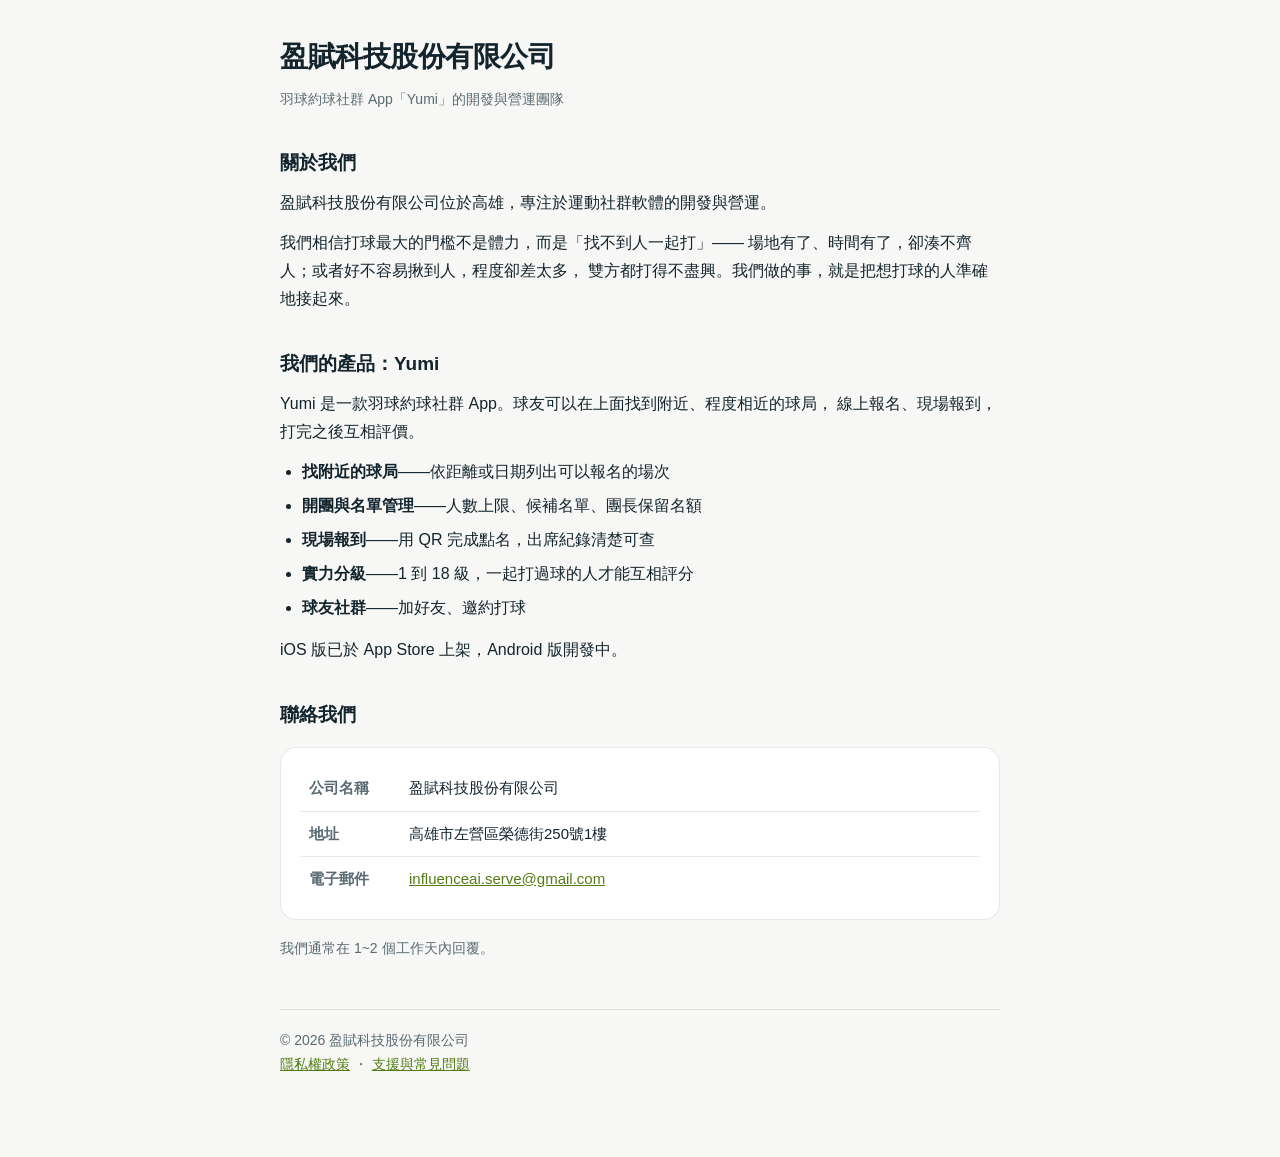
==== index.html @ 3e3ef57d "Add files via upload" ====
<!doctype html>
<html lang="zh-Hant">
<head>
<meta charset="utf-8">
<meta name="viewport" content="width=device-width, initial-scale=1">
<title>盈賦科技股份有限公司</title>
<meta name="description" content="盈賦科技股份有限公司 —— 羽球約球社群 App「Yumi」的開發與營運團隊。">
<!--
  這一頁是公司首頁，Google Play 的組織帳號驗證會看它。

  **樣式刻意寫在這一頁裡面，不連結 style.css。**
  隔壁兩頁（隱私權政策、支援）共用 style.css 是因為它們一起被搬到
  網站上；這一頁如果因為少了一個 CSS 檔就變成裸 HTML，審核員看到的
  就是一個壞掉的公司官網 —— 一個檔案自己站得住，比省幾行重複重要。

  公司名稱與地址**要跟 D-U-N-S 登記的一字不差**（含有沒有空格）。
  要改的話兩邊一起改，不要只改這裡。
-->
<style>
:root{
  --bg:#F7F7F5; --card:#FFF; --ink:#14242D; --soft:#5A6B73;
  --line:rgba(20,36,45,.10); --lime:#527D14;
}
@media (prefers-color-scheme: dark){
  :root{ --bg:#0C1418; --card:#18272E; --ink:#F5F7F2; --soft:#9BAAB2;
         --line:rgba(255,255,255,.12); --lime:#B7F35C; }
}
*{box-sizing:border-box; margin:0; padding:0}
body{
  background:var(--bg); color:var(--ink); line-height:1.75;
  font-family:-apple-system,BlinkMacSystemFont,"PingFang TC","Noto Sans TC",
              "Microsoft JhengHei",sans-serif;
  padding:32px 20px 80px;
}
main{max-width:720px; margin:0 auto}
h1{font-size:28px; letter-spacing:-.5px; margin-bottom:6px}
.updated{color:var(--soft); font-size:14px; margin-bottom:28px}
h2{font-size:19px; margin:34px 0 10px}
p,li{font-size:16px; color:var(--ink)}
p{margin-bottom:12px}
ul{margin:0 0 14px 22px}
li{margin-bottom:6px}
a{color:var(--lime)}
.card{background:var(--card); border:1px solid var(--line); border-radius:16px;
      padding:18px 20px; margin:16px 0}
.soft{color:var(--soft); font-size:14px}
table{width:100%; border-collapse:collapse; margin:0; font-size:15px}
th,td{text-align:left; padding:9px 8px; border-bottom:1px solid var(--line);
      vertical-align:top}
th{color:var(--soft); font-weight:600; white-space:nowrap; width:100px}
tr:last-child th,tr:last-child td{border-bottom:0}

/* 手機上兩欄表格會被壓成「一個字一行」—— 那不是排版難看，是根本讀不了。
   窄螢幕就改成上下堆疊：標題一行、說明一行。 */
@media (max-width:620px){
  table,tbody,tr,th,td{display:block; width:100%}
  tr{border-bottom:1px solid var(--line); padding:10px 0}
  tr:last-child{border-bottom:0; padding-bottom:0}
  th,td{border:0; padding:0}
  th{color:var(--ink); font-weight:700; margin-bottom:4px; width:auto}
  td{color:var(--soft)}
}
footer{margin-top:48px; padding-top:18px; border-top:1px solid var(--line);
       color:var(--soft); font-size:14px}
</style>
</head>
<body>
<main>

<h1>盈賦科技股份有限公司</h1>
<p class="updated">羽球約球社群 App「Yumi」的開發與營運團隊</p>

<h2>關於我們</h2>
<p>盈賦科技股份有限公司位於高雄，專注於運動社群軟體的開發與營運。</p>
<p>我們相信打球最大的門檻不是體力，而是「找不到人一起打」——
場地有了、時間有了，卻湊不齊人；或者好不容易揪到人，程度卻差太多，
雙方都打得不盡興。我們做的事，就是把想打球的人準確地接起來。</p>

<h2>我們的產品：Yumi</h2>
<p>Yumi 是一款羽球約球社群 App。球友可以在上面找到附近、程度相近的球局，
線上報名、現場報到，打完之後互相評價。</p>
<ul>
<li><strong>找附近的球局</strong>——依距離或日期列出可以報名的場次</li>
<li><strong>開團與名單管理</strong>——人數上限、候補名單、團長保留名額</li>
<li><strong>現場報到</strong>——用 QR 完成點名，出席紀錄清楚可查</li>
<li><strong>實力分級</strong>——1 到 18 級，一起打過球的人才能互相評分</li>
<li><strong>球友社群</strong>——加好友、邀約打球</li>
</ul>
<p>iOS 版已於 App Store 上架，Android 版開發中。</p>

<h2>聯絡我們</h2>
<div class="card">
<table>
<tr><th>公司名稱</th><td>盈賦科技股份有限公司</td></tr>
<tr><th>地址</th><td>高雄市左營區榮德街250號1樓</td></tr>
<tr><th>電子郵件</th><td><a href="mailto:influenceai.serve@gmail.com">influenceai.serve@gmail.com</a></td></tr>
</table>
</div>
<p class="soft">我們通常在 1~2 個工作天內回覆。</p>

<footer>
© 2026 盈賦科技股份有限公司<br>
<a href="privacy.html">隱私權政策</a> ・ <a href="support.html">支援與常見問題</a>
</footer>

</main>
</body>
</html>
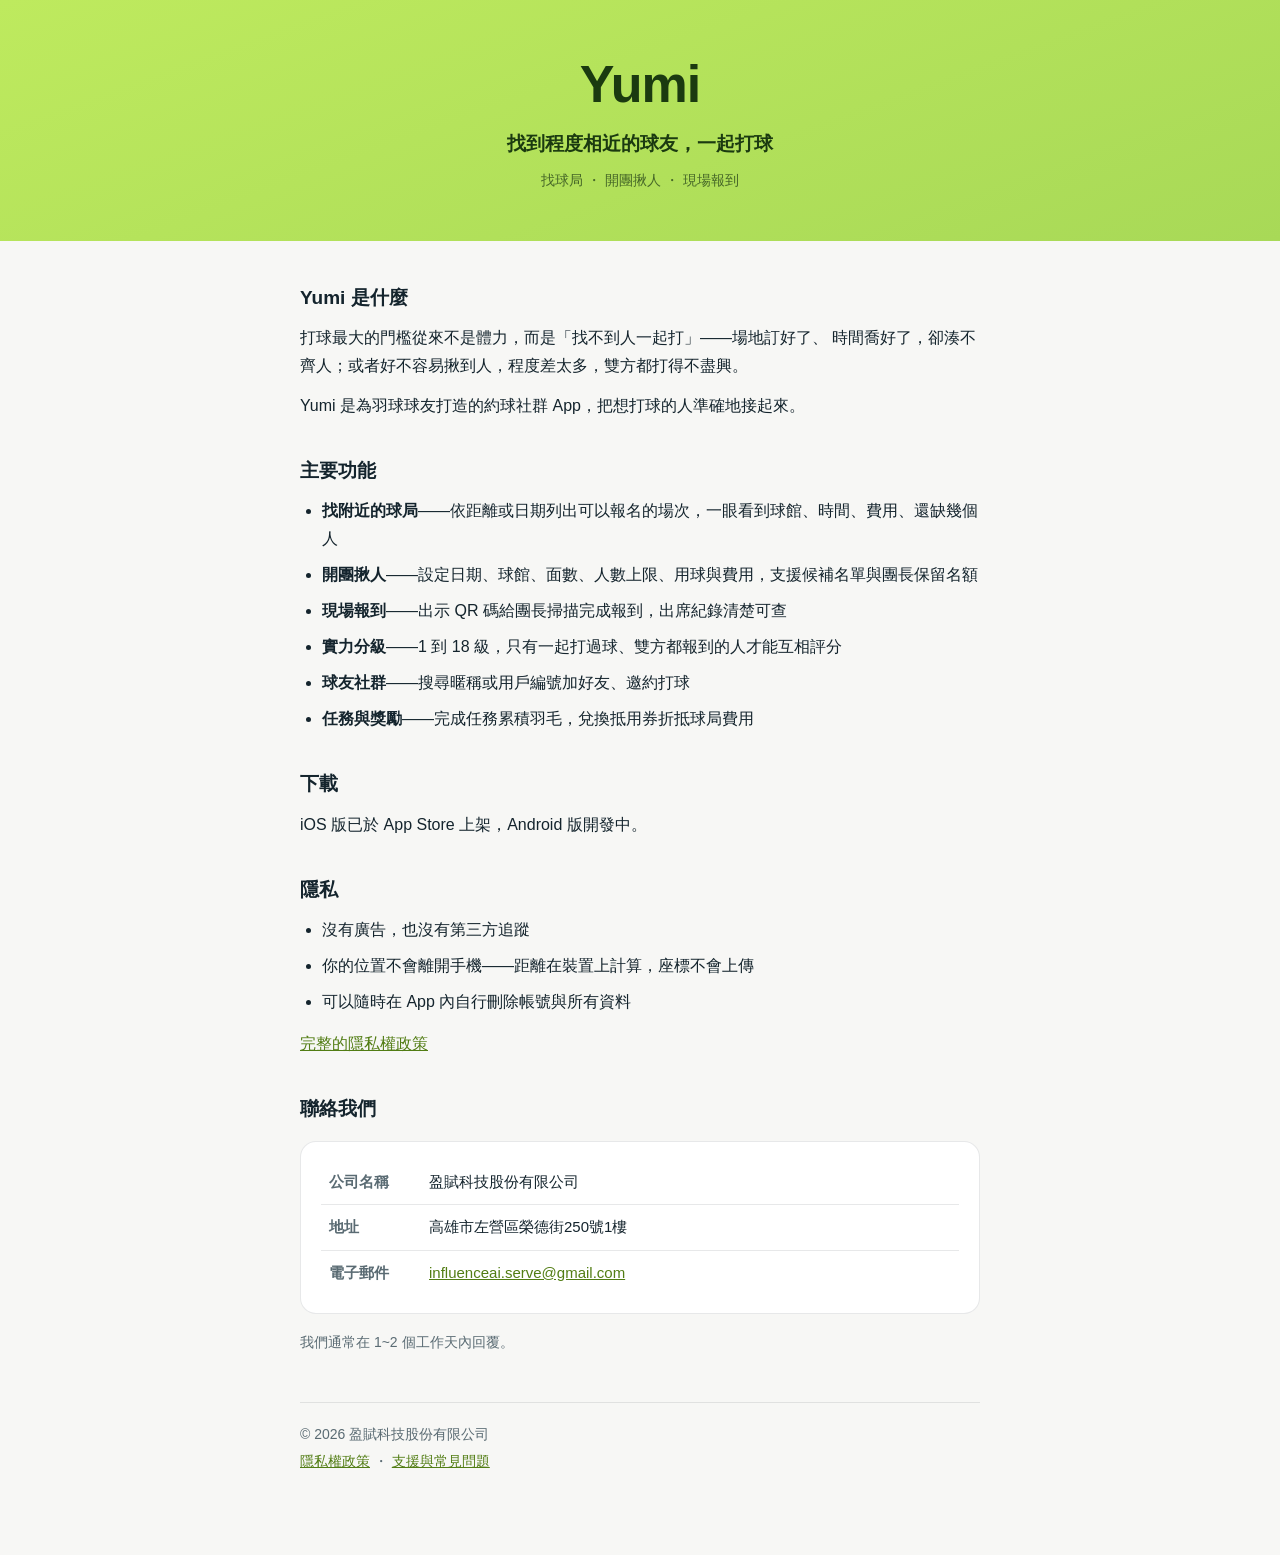
==== commit 8cb1c4fe: "Add files via upload" ====
--- a/index.html
+++ b/index.html
@@ -3,23 +3,26 @@
 <head>
 <meta charset="utf-8">
 <meta name="viewport" content="width=device-width, initial-scale=1">
-<title>盈賦科技股份有限公司</title>
-<meta name="description" content="盈賦科技股份有限公司 —— 羽球約球社群 App「Yumi」的開發與營運團隊。">
+<title>Yumi — 羽球約球社群</title>
+<meta name="description" content="Yumi 是一款羽球約球社群 App：找附近的球局、開團揪人、線上報名與現場報到。盈賦科技股份有限公司出品。">
 <!--
-  這一頁是公司首頁，Google Play 的組織帳號驗證會看它。
+  這一頁是 **Yumi 的產品頁**，掛在 yumi.influenceai.tw。
+  公司官網是 influenceai.tw（InfluenceAI 那個產品），兩邊各司其職 ——
+  所以這裡主打 App 本身，公司資訊放頁尾（Google Play 的組織驗證
+  仍然看得到公司全名、地址與聯絡方式）。
 
   **樣式刻意寫在這一頁裡面，不連結 style.css。**
-  隔壁兩頁（隱私權政策、支援）共用 style.css 是因為它們一起被搬到
-  網站上；這一頁如果因為少了一個 CSS 檔就變成裸 HTML，審核員看到的
-  就是一個壞掉的公司官網 —— 一個檔案自己站得住，比省幾行重複重要。
+  隔壁兩頁（隱私權政策、支援）共用 style.css；這一頁如果因為少了
+  一個 CSS 檔就變成裸 HTML，審核員與使用者看到的就是一個壞掉的
+  網站 —— 一個檔案自己站得住，比省幾行重複重要。
 
-  公司名稱與地址**要跟 D-U-N-S 登記的一字不差**（含有沒有空格）。
-  要改的話兩邊一起改，不要只改這裡。
+  公司名稱與地址**要跟 D-U-N-S 登記的一字不差**。要改的話，
+  Play Console 與這裡一起改，不要只改一邊。
 -->
 <style>
 :root{
   --bg:#F7F7F5; --card:#FFF; --ink:#14242D; --soft:#5A6B73;
-  --line:rgba(20,36,45,.10); --lime:#527D14;
+  --line:rgba(20,36,45,.10); --lime:#527D14; --limebg:#BEEA5E;
 }
 @media (prefers-color-scheme: dark){
   :root{ --bg:#0C1418; --card:#18272E; --ink:#F5F7F2; --soft:#9BAAB2;
@@ -30,16 +33,26 @@
   background:var(--bg); color:var(--ink); line-height:1.75;
   font-family:-apple-system,BlinkMacSystemFont,"PingFang TC","Noto Sans TC",
               "Microsoft JhengHei",sans-serif;
-  padding:32px 20px 80px;
 }
-main{max-width:720px; margin:0 auto}
-h1{font-size:28px; letter-spacing:-.5px; margin-bottom:6px}
-.updated{color:var(--soft); font-size:14px; margin-bottom:28px}
+main{max-width:720px; margin:0 auto; padding:0 20px 80px}
+
+/* 頁首那條螢光綠 —— App 的主色，一眼認得出是同一個品牌 */
+.hero{
+  background:linear-gradient(160deg,#BEEA5E 0%,#A8D957 100%);
+  padding:56px 20px 48px; text-align:center; margin-bottom:40px;
+}
+.hero .name{
+  font-size:52px; font-weight:800; letter-spacing:-1px; color:#1B3A10;
+  line-height:1.1;
+}
+.hero .tag{ margin-top:14px; font-size:19px; font-weight:700; color:#1B3A10 }
+.hero .sub{ margin-top:8px; font-size:14px; color:#2C4A1C; opacity:.8 }
+
 h2{font-size:19px; margin:34px 0 10px}
 p,li{font-size:16px; color:var(--ink)}
 p{margin-bottom:12px}
 ul{margin:0 0 14px 22px}
-li{margin-bottom:6px}
+li{margin-bottom:8px}
 a{color:var(--lime)}
 .card{background:var(--card); border:1px solid var(--line); border-radius:16px;
       padding:18px 20px; margin:16px 0}
@@ -53,6 +66,7 @@
 /* 手機上兩欄表格會被壓成「一個字一行」—— 那不是排版難看，是根本讀不了。
    窄螢幕就改成上下堆疊：標題一行、說明一行。 */
 @media (max-width:620px){
+  .hero .name{font-size:42px}
   table,tbody,tr,th,td{display:block; width:100%}
   tr{border-bottom:1px solid var(--line); padding:10px 0}
   tr:last-child{border-bottom:0; padding-bottom:0}
@@ -61,32 +75,44 @@
   td{color:var(--soft)}
 }
 footer{margin-top:48px; padding-top:18px; border-top:1px solid var(--line);
-       color:var(--soft); font-size:14px}
+       color:var(--soft); font-size:14px; line-height:1.9}
 </style>
 </head>
 <body>
+
+<div class="hero">
+  <div class="name">Yumi</div>
+  <div class="tag">找到程度相近的球友，一起打球</div>
+  <div class="sub">找球局 ・ 開團揪人 ・ 現場報到</div>
+</div>
+
 <main>
 
-<h1>盈賦科技股份有限公司</h1>
-<p class="updated">羽球約球社群 App「Yumi」的開發與營運團隊</p>
+<h2>Yumi 是什麼</h2>
+<p>打球最大的門檻從來不是體力，而是「找不到人一起打」——場地訂好了、
+時間喬好了，卻湊不齊人；或者好不容易揪到人，程度差太多，雙方都打得不盡興。</p>
+<p>Yumi 是為羽球球友打造的約球社群 App，把想打球的人準確地接起來。</p>
 
-<h2>關於我們</h2>
-<p>盈賦科技股份有限公司位於高雄，專注於運動社群軟體的開發與營運。</p>
-<p>我們相信打球最大的門檻不是體力，而是「找不到人一起打」——
-場地有了、時間有了，卻湊不齊人；或者好不容易揪到人，程度卻差太多，
-雙方都打得不盡興。我們做的事，就是把想打球的人準確地接起來。</p>
+<h2>主要功能</h2>
+<ul>
+<li><strong>找附近的球局</strong>——依距離或日期列出可以報名的場次，一眼看到球館、時間、費用、還缺幾個人</li>
+<li><strong>開團揪人</strong>——設定日期、球館、面數、人數上限、用球與費用，支援候補名單與團長保留名額</li>
+<li><strong>現場報到</strong>——出示 QR 碼給團長掃描完成報到，出席紀錄清楚可查</li>
+<li><strong>實力分級</strong>——1 到 18 級，只有一起打過球、雙方都報到的人才能互相評分</li>
+<li><strong>球友社群</strong>——搜尋暱稱或用戶編號加好友、邀約打球</li>
+<li><strong>任務與獎勵</strong>——完成任務累積羽毛，兌換抵用券折抵球局費用</li>
+</ul>
 
-<h2>我們的產品：Yumi</h2>
-<p>Yumi 是一款羽球約球社群 App。球友可以在上面找到附近、程度相近的球局，
-線上報名、現場報到，打完之後互相評價。</p>
+<h2>下載</h2>
+<p>iOS 版已於 App Store 上架，Android 版開發中。</p>
+
+<h2>隱私</h2>
 <ul>
-<li><strong>找附近的球局</strong>——依距離或日期列出可以報名的場次</li>
-<li><strong>開團與名單管理</strong>——人數上限、候補名單、團長保留名額</li>
-<li><strong>現場報到</strong>——用 QR 完成點名，出席紀錄清楚可查</li>
-<li><strong>實力分級</strong>——1 到 18 級，一起打過球的人才能互相評分</li>
-<li><strong>球友社群</strong>——加好友、邀約打球</li>
+<li>沒有廣告，也沒有第三方追蹤</li>
+<li>你的位置不會離開手機——距離在裝置上計算，座標不會上傳</li>
+<li>可以隨時在 App 內自行刪除帳號與所有資料</li>
 </ul>
-<p>iOS 版已於 App Store 上架，Android 版開發中。</p>
+<p><a href="privacy.html">完整的隱私權政策</a></p>
 
 <h2>聯絡我們</h2>
 <div class="card">
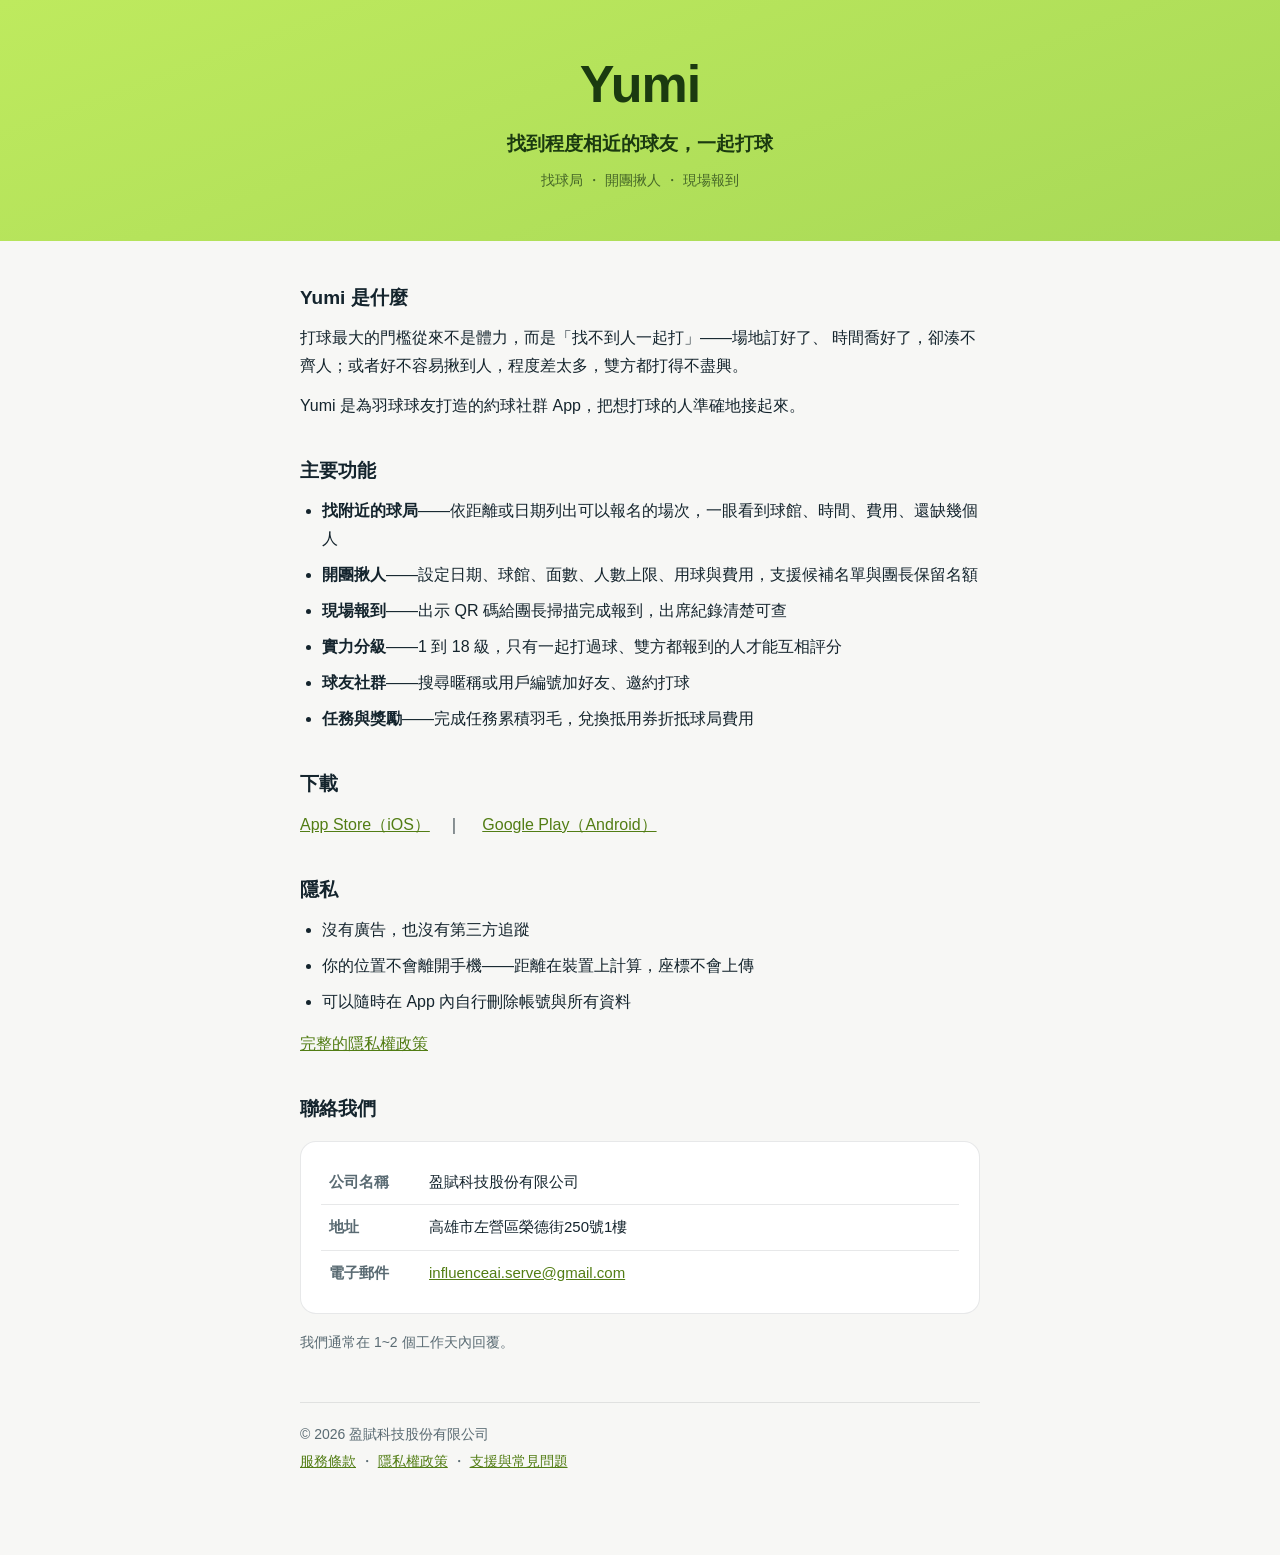
==== commit 50e9abd8: "Add files via upload" ====
--- a/index.html
+++ b/index.html
@@ -104,7 +104,10 @@
 </ul>
 
 <h2>下載</h2>
-<p>iOS 版已於 App Store 上架，Android 版開發中。</p>
+<p>
+<a href="https://apps.apple.com/tw/app/yumi-badminton/id6799363645">App Store（iOS）</a>　｜　
+<a href="https://play.google.com/store/apps/details?id=com.jostephen.yumi">Google Play（Android）</a>
+</p>
 
 <h2>隱私</h2>
 <ul>
@@ -126,7 +129,7 @@
 
 <footer>
 © 2026 盈賦科技股份有限公司<br>
-<a href="privacy.html">隱私權政策</a> ・ <a href="support.html">支援與常見問題</a>
+<a href="terms.html">服務條款</a> ・ <a href="privacy.html">隱私權政策</a> ・ <a href="support.html">支援與常見問題</a>
 </footer>
 
 </main>
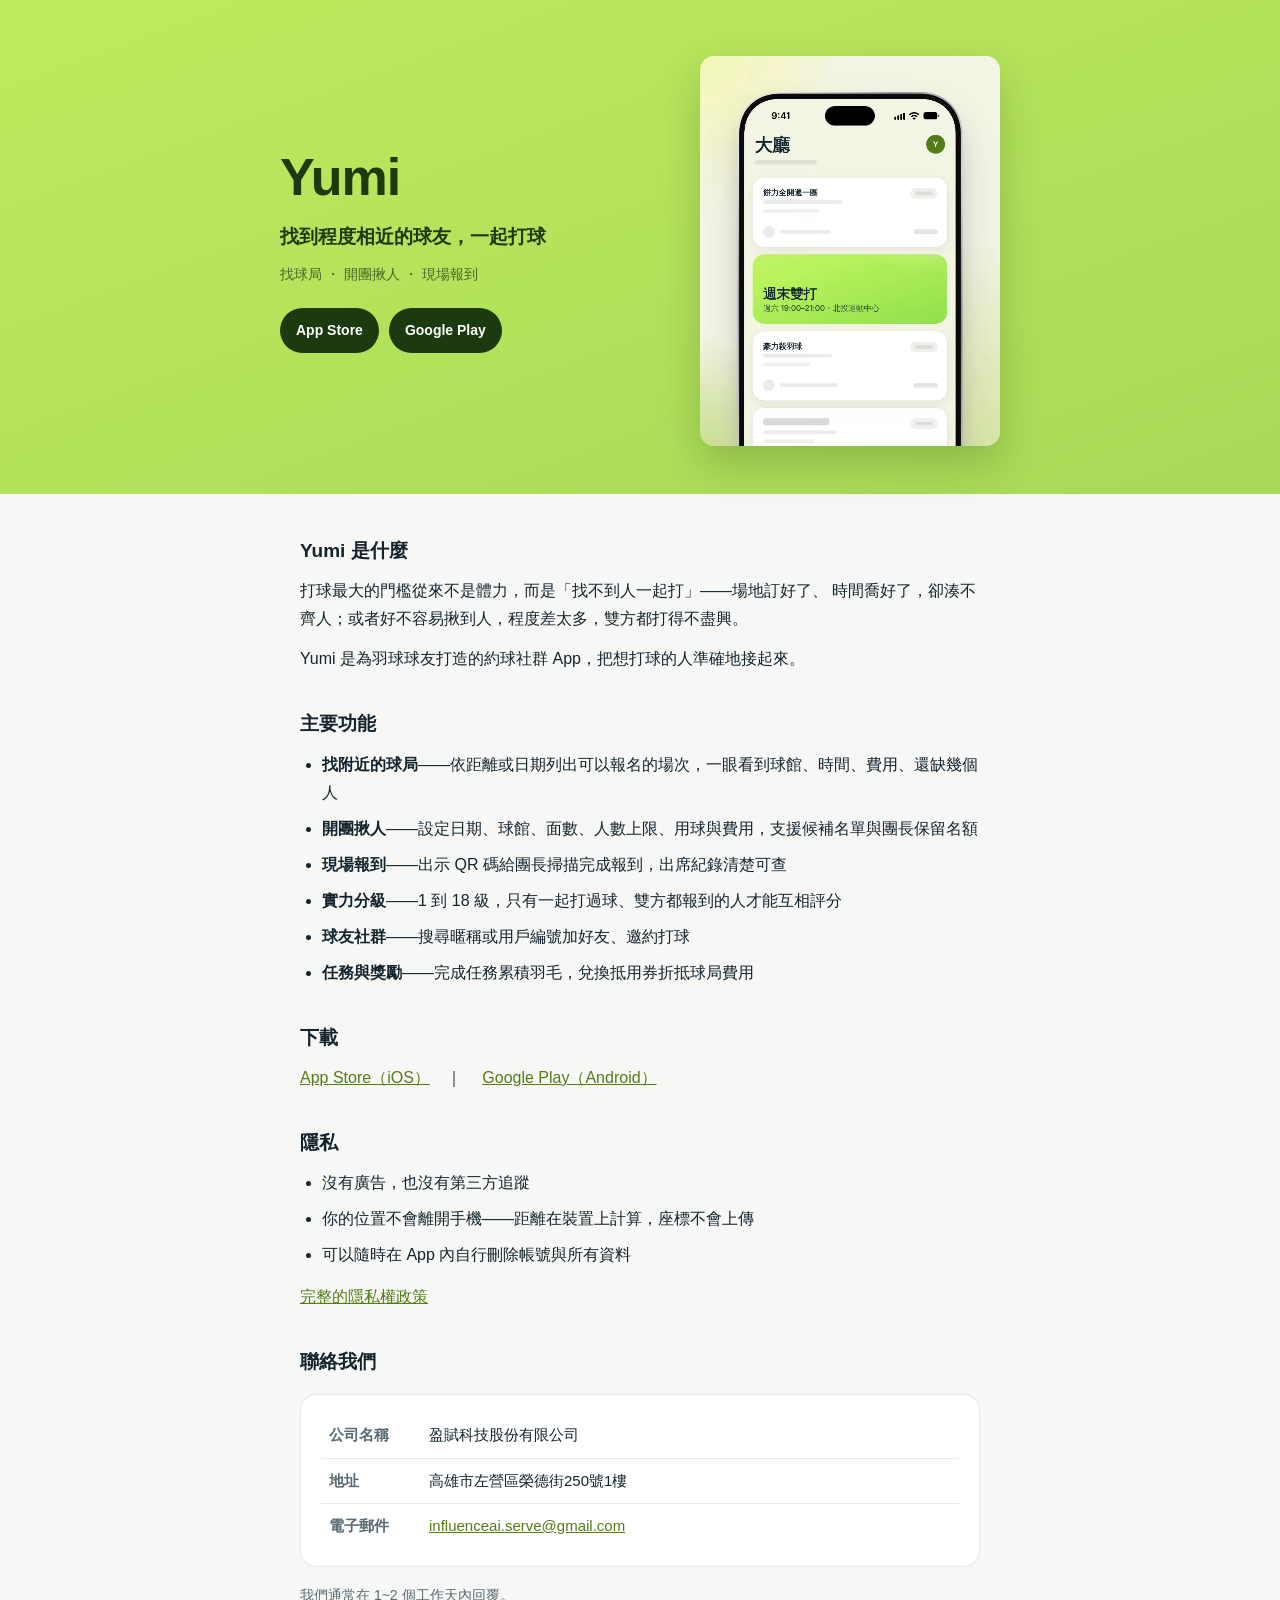
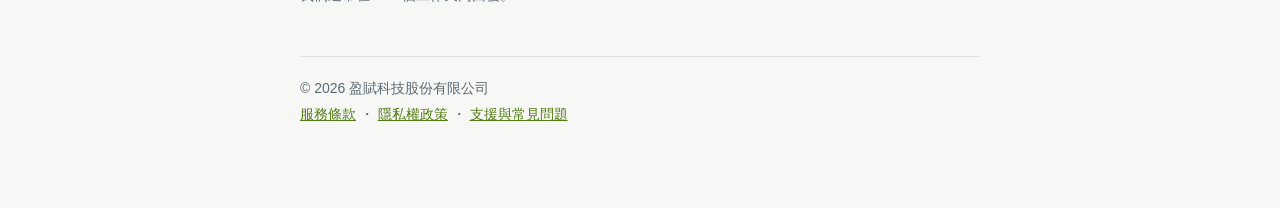
==== commit 831240ab: "首頁 hero：文案在左、手機示意動畫在右（找球局並報名） Co-Authored-By: Claude Fable 5.1 <noreply@anthropic.com> Claude-Sessio" ====
--- a/index.html
+++ b/index.html
@@ -36,17 +36,40 @@
 }
 main{max-width:720px; margin:0 auto; padding:0 20px 80px}
 
-/* 頁首那條螢光綠 —— App 的主色，一眼認得出是同一個品牌 */
+/* 頁首那條螢光綠 —— App 的主色，一眼認得出是同一個品牌。
+   文案在左、手機示意動畫在右；窄螢幕時動畫排到文案下面。 */
 .hero{
   background:linear-gradient(160deg,#BEEA5E 0%,#A8D957 100%);
-  padding:56px 20px 48px; text-align:center; margin-bottom:40px;
+  padding:56px 20px 48px; margin-bottom:40px;
 }
+.hero .inner{
+  max-width:720px; margin:0 auto; display:flex; align-items:center;
+  justify-content:space-between; gap:32px;
+}
+.hero .copy{ flex:1 1 auto; min-width:0 }
 .hero .name{
   font-size:52px; font-weight:800; letter-spacing:-1px; color:#1B3A10;
   line-height:1.1;
 }
 .hero .tag{ margin-top:14px; font-size:19px; font-weight:700; color:#1B3A10 }
 .hero .sub{ margin-top:8px; font-size:14px; color:#2C4A1C; opacity:.8 }
+.hero .cta{ margin-top:22px; display:flex; gap:10px; flex-wrap:wrap }
+.hero .cta a{
+  display:inline-block; padding:10px 16px; border-radius:999px;
+  background:#1B3A10; color:#fff; font-weight:700; font-size:14px;
+  text-decoration:none;
+}
+/* 示意動畫：一支手機在大廳點開球局、按下報名（影片本身有自己的霧綠底與圓角） */
+.hero .demo{
+  flex:0 0 300px; width:300px; aspect-ratio:400/520; border-radius:14px;
+  overflow:hidden; box-shadow:0 18px 40px rgba(27,58,16,.22);
+}
+.hero .demo video{ display:block; width:100%; height:100%; object-fit:cover }
+@media (max-width:620px){
+  .hero{ padding:44px 20px 36px }
+  .hero .inner{ flex-direction:column; align-items:stretch; gap:28px }
+  .hero .demo{ flex:none; width:min(358px,100%); margin:0 auto }
+}
 
 h2{font-size:19px; margin:34px 0 10px}
 p,li{font-size:16px; color:var(--ink)}
@@ -67,6 +90,7 @@
    窄螢幕就改成上下堆疊：標題一行、說明一行。 */
 @media (max-width:620px){
   .hero .name{font-size:42px}
+  .hero .cta a{font-size:13px}
   table,tbody,tr,th,td{display:block; width:100%}
   tr{border-bottom:1px solid var(--line); padding:10px 0}
   tr:last-child{border-bottom:0; padding-bottom:0}
@@ -81,9 +105,23 @@
 <body>
 
 <div class="hero">
-  <div class="name">Yumi</div>
-  <div class="tag">找到程度相近的球友，一起打球</div>
-  <div class="sub">找球局 ・ 開團揪人 ・ 現場報到</div>
+  <div class="inner">
+    <div class="copy">
+      <div class="name">Yumi</div>
+      <div class="tag">找到程度相近的球友，一起打球</div>
+      <div class="sub">找球局 ・ 開團揪人 ・ 現場報到</div>
+      <div class="cta">
+        <a href="https://apps.apple.com/tw/app/yumi-badminton/id6799363645">App Store</a>
+        <a href="https://play.google.com/store/apps/details?id=com.jostephen.yumi">Google Play</a>
+      </div>
+    </div>
+    <div class="demo" aria-label="Yumi 大廳：點開球局、按下報名的示意動畫">
+      <video autoplay muted loop playsinline poster="assets/yumi-hero-demo-poster.png">
+        <source src="assets/yumi-hero-demo.webm" type="video/webm">
+        <source src="assets/yumi-hero-demo.mp4" type="video/mp4">
+      </video>
+    </div>
+  </div>
 </div>
 
 <main>
